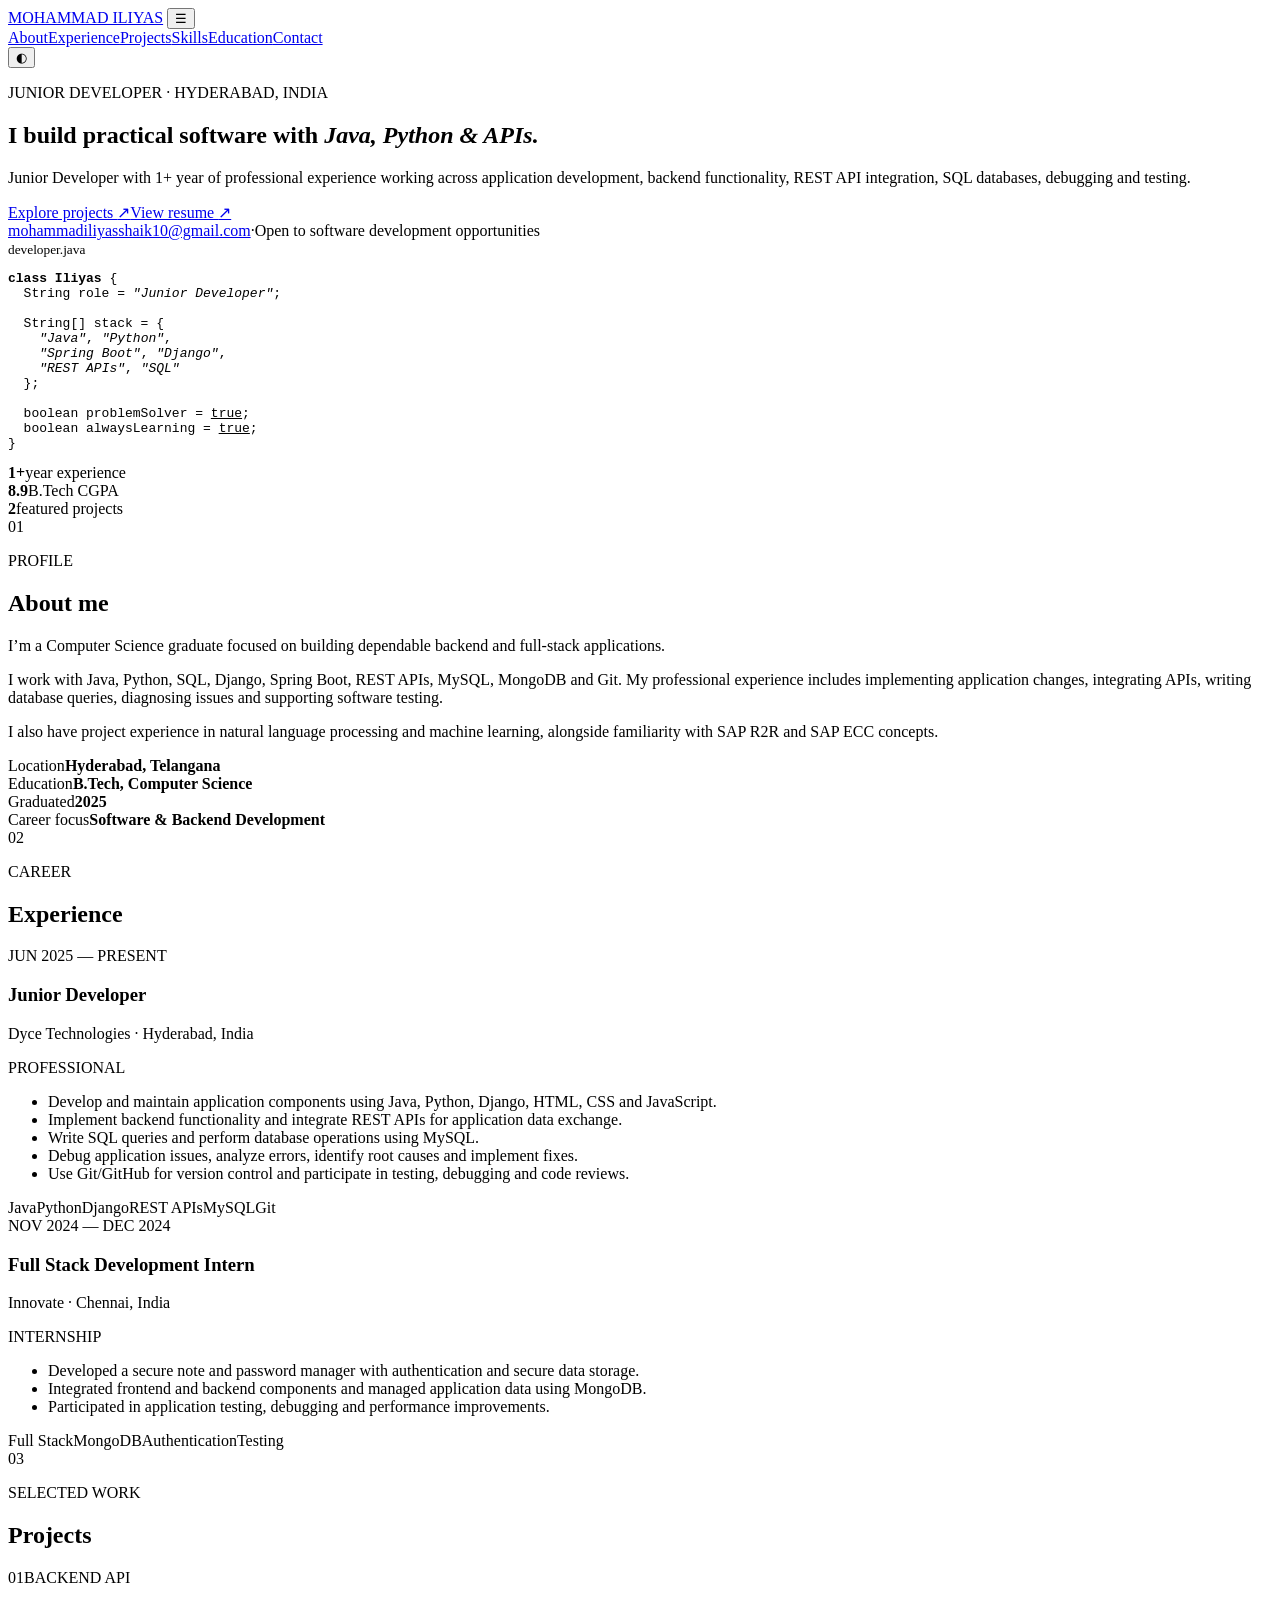
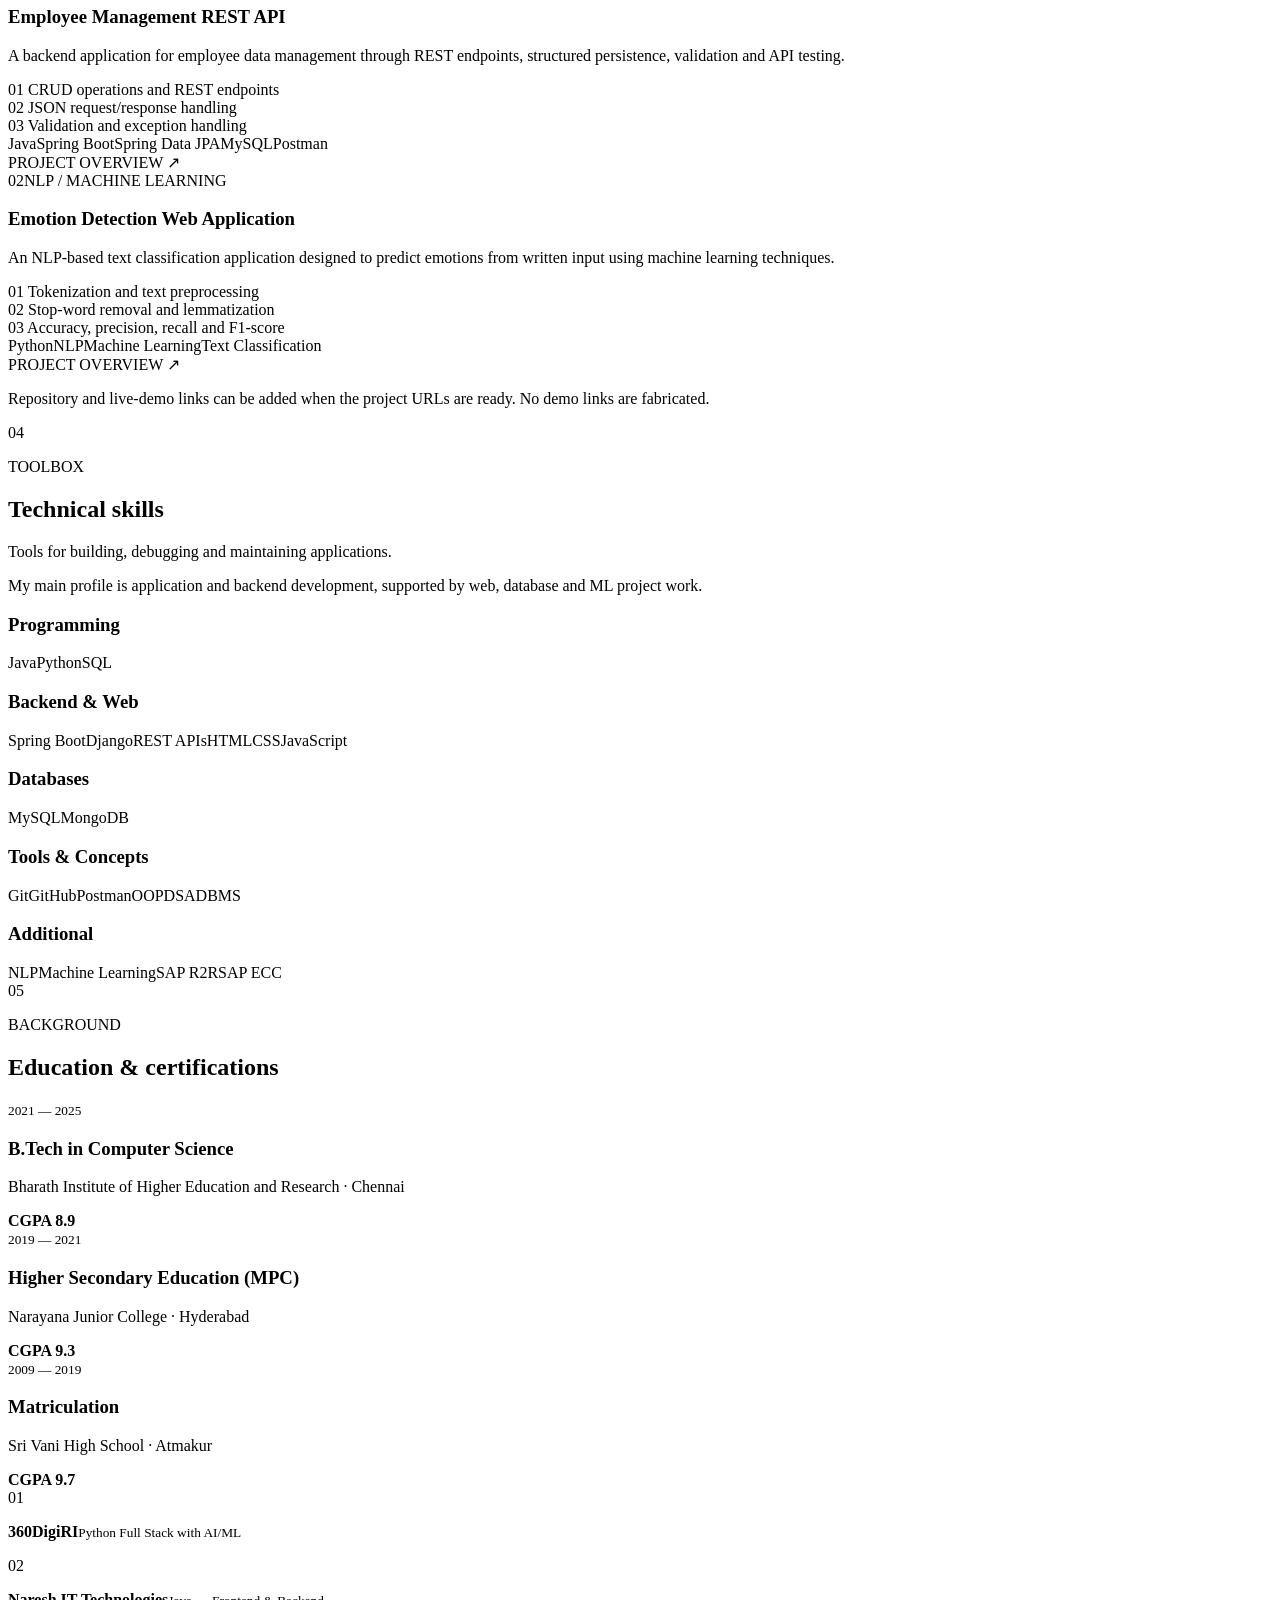
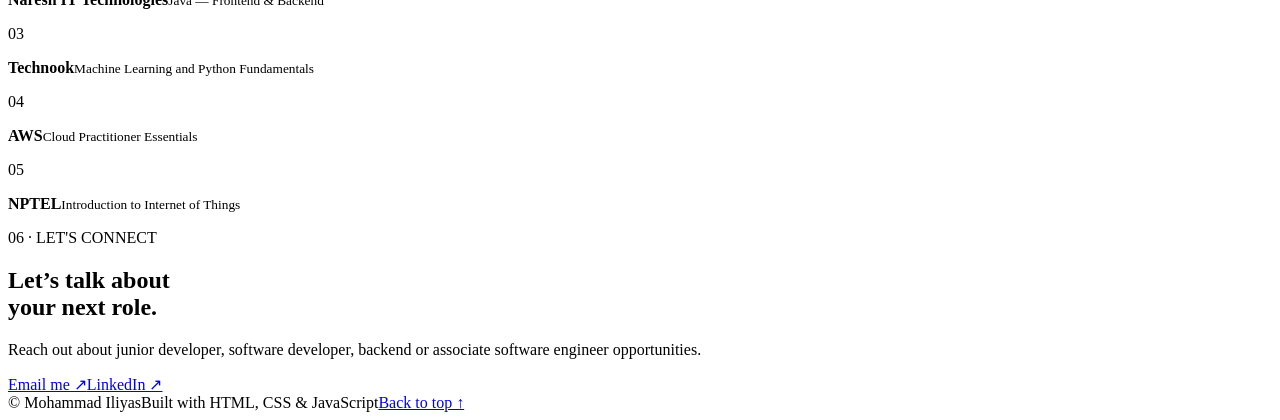
==== index.html @ 1a793aec "Add portfolio homepage" ====
<!doctype html>
<html lang="en">
<head>
  <meta charset="utf-8">
  <meta name="viewport" content="width=device-width,initial-scale=1">
  <meta name="description" content="Mohammad Iliyas — Junior Developer building practical software with Java, Python, REST APIs and SQL.">
  <meta name="theme-color" content="#f5f5f0">
  <title>Mohammad Iliyas | Junior Developer</title>
  <link rel="stylesheet" href="style.css">
  <script>document.documentElement.dataset.theme=localStorage.getItem('theme')||'light'</script>
</head>
<body>
  <div class="progress" id="progress"></div>
  <header class="site-header">
    <nav class="nav wrap">
      <a class="brand" href="#home"><i></i> MOHAMMAD ILIYAS</a>
      <button class="menu-toggle" id="menuToggle" aria-label="Toggle menu" aria-expanded="false">☰</button>
      <div class="nav-links" id="navLinks">
        <a href="#about">About</a><a href="#experience">Experience</a><a href="#projects">Projects</a><a href="#skills">Skills</a><a href="#education">Education</a><a href="#contact">Contact</a>
      </div>
      <button class="theme-toggle" id="themeToggle" aria-label="Toggle light or dark theme">◐</button>
    </nav>
  </header>

  <main>
    <section class="hero wrap" id="home">
      <div class="hero-copy reveal">
        <p class="eyebrow"><span class="pulse"></span> JUNIOR DEVELOPER · HYDERABAD, INDIA</p>
        <h1>I build practical software with <em>Java, Python &amp; APIs.</em></h1>
        <p class="lead">Junior Developer with 1+ year of professional experience working across application development, backend functionality, REST API integration, SQL databases, debugging and testing.</p>
        <div class="actions"><a class="button primary" href="#projects">Explore projects <span>↗</span></a><a class="button secondary" href="resume.pdf" target="_blank" rel="noopener">View resume <span>↗</span></a></div>
        <div class="contact-line"><a href="mailto:mohammadiliyasshaik10@gmail.com">mohammadiliyasshaik10@gmail.com</a><span>·</span><span>Open to software development opportunities</span></div>
      </div>
      <div class="hero-visual reveal">
        <div class="code-card">
          <div class="code-bar"><span></span><span></span><span></span><small>developer.java</small></div>
          <pre><code><b>class</b> <strong>Iliyas</strong> {
  String role = <i>"Junior Developer"</i>;

  String[] stack = {
    <i>"Java"</i>, <i>"Python"</i>,
    <i>"Spring Boot"</i>, <i>"Django"</i>,
    <i>"REST APIs"</i>, <i>"SQL"</i>
  };

  boolean problemSolver = <u>true</u>;
  boolean alwaysLearning = <u>true</u>;
}</code></pre>
        </div>
        <div class="metrics"><div><b>1+</b><span>year experience</span></div><div><b>8.9</b><span>B.Tech CGPA</span></div><div><b>2</b><span>featured projects</span></div></div>
      </div>
    </section>

    <section class="section wrap" id="about">
      <div class="heading reveal"><span>01</span><div><p class="kicker">PROFILE</p><h2>About me</h2></div></div>
      <div class="two-col">
        <div class="about-text reveal">
          <p class="big-copy">I’m a Computer Science graduate focused on building dependable backend and full-stack applications.</p>
          <p>I work with Java, Python, SQL, Django, Spring Boot, REST APIs, MySQL, MongoDB and Git. My professional experience includes implementing application changes, integrating APIs, writing database queries, diagnosing issues and supporting software testing.</p>
          <p>I also have project experience in natural language processing and machine learning, alongside familiarity with SAP R2R and SAP ECC concepts.</p>
        </div>
        <div class="facts reveal">
          <div><span>Location</span><b>Hyderabad, Telangana</b></div>
          <div><span>Education</span><b>B.Tech, Computer Science</b></div>
          <div><span>Graduated</span><b>2025</b></div>
          <div><span>Career focus</span><b>Software &amp; Backend Development</b></div>
        </div>
      </div>
    </section>

    <section class="section shaded" id="experience">
      <div class="wrap">
        <div class="heading reveal"><span>02</span><div><p class="kicker">CAREER</p><h2>Experience</h2></div></div>
        <div class="timeline">
          <article class="job reveal"><div class="job-date">JUN 2025 — PRESENT</div><div class="job-card">
            <div class="job-heading"><div><h3>Junior Developer</h3><p>Dyce Technologies <span>·</span> Hyderabad, India</p></div><label>PROFESSIONAL</label></div>
            <ul><li>Develop and maintain application components using Java, Python, Django, HTML, CSS and JavaScript.</li><li>Implement backend functionality and integrate REST APIs for application data exchange.</li><li>Write SQL queries and perform database operations using MySQL.</li><li>Debug application issues, analyze errors, identify root causes and implement fixes.</li><li>Use Git/GitHub for version control and participate in testing, debugging and code reviews.</li></ul>
            <div class="pills"><span>Java</span><span>Python</span><span>Django</span><span>REST APIs</span><span>MySQL</span><span>Git</span></div>
          </div></article>
          <article class="job reveal"><div class="job-date">NOV 2024 — DEC 2024</div><div class="job-card">
            <div class="job-heading"><div><h3>Full Stack Development Intern</h3><p>Innovate <span>·</span> Chennai, India</p></div><label>INTERNSHIP</label></div>
            <ul><li>Developed a secure note and password manager with authentication and secure data storage.</li><li>Integrated frontend and backend components and managed application data using MongoDB.</li><li>Participated in application testing, debugging and performance improvements.</li></ul>
            <div class="pills"><span>Full Stack</span><span>MongoDB</span><span>Authentication</span><span>Testing</span></div>
          </div></article>
        </div>
      </div>
    </section>

    <section class="section wrap" id="projects">
      <div class="heading reveal"><span>03</span><div><p class="kicker">SELECTED WORK</p><h2>Projects</h2></div></div>
      <div class="project-grid">
        <article class="project-card reveal"><div class="project-top"><span class="project-number">01</span><span class="kicker">BACKEND API</span></div><h3>Employee Management REST API</h3><p>A backend application for employee data management through REST endpoints, structured persistence, validation and API testing.</p><div class="feature-list"><div><span>01</span> CRUD operations and REST endpoints</div><div><span>02</span> JSON request/response handling</div><div><span>03</span> Validation and exception handling</div></div><div class="pills"><span>Java</span><span>Spring Boot</span><span>Spring Data JPA</span><span>MySQL</span><span>Postman</span></div><div class="project-foot">PROJECT OVERVIEW <span>↗</span></div></article>
        <article class="project-card reveal"><div class="project-top"><span class="project-number">02</span><span class="kicker">NLP / MACHINE LEARNING</span></div><h3>Emotion Detection Web Application</h3><p>An NLP-based text classification application designed to predict emotions from written input using machine learning techniques.</p><div class="feature-list"><div><span>01</span> Tokenization and text preprocessing</div><div><span>02</span> Stop-word removal and lemmatization</div><div><span>03</span> Accuracy, precision, recall and F1-score</div></div><div class="pills"><span>Python</span><span>NLP</span><span>Machine Learning</span><span>Text Classification</span></div><div class="project-foot">PROJECT OVERVIEW <span>↗</span></div></article>
      </div>
      <p class="section-note reveal">Repository and live-demo links can be added when the project URLs are ready. No demo links are fabricated.</p>
    </section>

    <section class="section shaded" id="skills">
      <div class="wrap">
        <div class="heading reveal"><span>04</span><div><p class="kicker">TOOLBOX</p><h2>Technical skills</h2></div></div>
        <div class="skills-layout"><div class="skill-intro reveal"><p class="big-copy">Tools for building, debugging and maintaining applications.</p><p>My main profile is application and backend development, supported by web, database and ML project work.</p></div>
          <div class="skill-groups reveal">
            <div class="skill"><h3>Programming</h3><div class="pills"><span>Java</span><span>Python</span><span>SQL</span></div></div>
            <div class="skill"><h3>Backend &amp; Web</h3><div class="pills"><span>Spring Boot</span><span>Django</span><span>REST APIs</span><span>HTML</span><span>CSS</span><span>JavaScript</span></div></div>
            <div class="skill"><h3>Databases</h3><div class="pills"><span>MySQL</span><span>MongoDB</span></div></div>
            <div class="skill"><h3>Tools &amp; Concepts</h3><div class="pills"><span>Git</span><span>GitHub</span><span>Postman</span><span>OOP</span><span>DSA</span><span>DBMS</span></div></div>
            <div class="skill"><h3>Additional</h3><div class="pills"><span>NLP</span><span>Machine Learning</span><span>SAP R2R</span><span>SAP ECC</span></div></div>
          </div>
        </div>
      </div>
    </section>

    <section class="section wrap" id="education">
      <div class="heading reveal"><span>05</span><div><p class="kicker">BACKGROUND</p><h2>Education &amp; certifications</h2></div></div>
      <div class="education-grid"><div class="education-list reveal">
        <article class="edu"><small>2021 — 2025</small><h3>B.Tech in Computer Science</h3><p>Bharath Institute of Higher Education and Research · Chennai</p><b>CGPA 8.9</b></article>
        <article class="edu"><small>2019 — 2021</small><h3>Higher Secondary Education (MPC)</h3><p>Narayana Junior College · Hyderabad</p><b>CGPA 9.3</b></article>
        <article class="edu"><small>2009 — 2019</small><h3>Matriculation</h3><p>Sri Vani High School · Atmakur</p><b>CGPA 9.7</b></article>
      </div><div class="certs reveal">
        <div><span>01</span><p><b>360DigiRI</b><small>Python Full Stack with AI/ML</small></p></div>
        <div><span>02</span><p><b>Naresh IT Technologies</b><small>Java — Frontend &amp; Backend</small></p></div>
        <div><span>03</span><p><b>Technook</b><small>Machine Learning and Python Fundamentals</small></p></div>
        <div><span>04</span><p><b>AWS</b><small>Cloud Practitioner Essentials</small></p></div>
        <div><span>05</span><p><b>NPTEL</b><small>Introduction to Internet of Things</small></p></div>
      </div></div>
    </section>

    <section class="contact-section" id="contact"><div class="wrap contact-inner reveal"><div><p class="kicker">06 · LET'S CONNECT</p><h2>Let’s talk about<br>your next role.</h2><p>Reach out about junior developer, software developer, backend or associate software engineer opportunities.</p></div><div class="actions"><a class="button primary" href="mailto:mohammadiliyasshaik10@gmail.com">Email me ↗</a><a class="button light-outline" href="https://www.linkedin.com/in/mohammad-iliyas-034110235" target="_blank" rel="noopener">LinkedIn ↗</a></div></div></section>
  </main>
  <footer class="footer wrap"><span>© <span id="year"></span> Mohammad Iliyas</span><span>Built with HTML, CSS &amp; JavaScript</span><a href="#home">Back to top ↑</a></footer>
  <script src="script.js"></script>
</body>
</html>
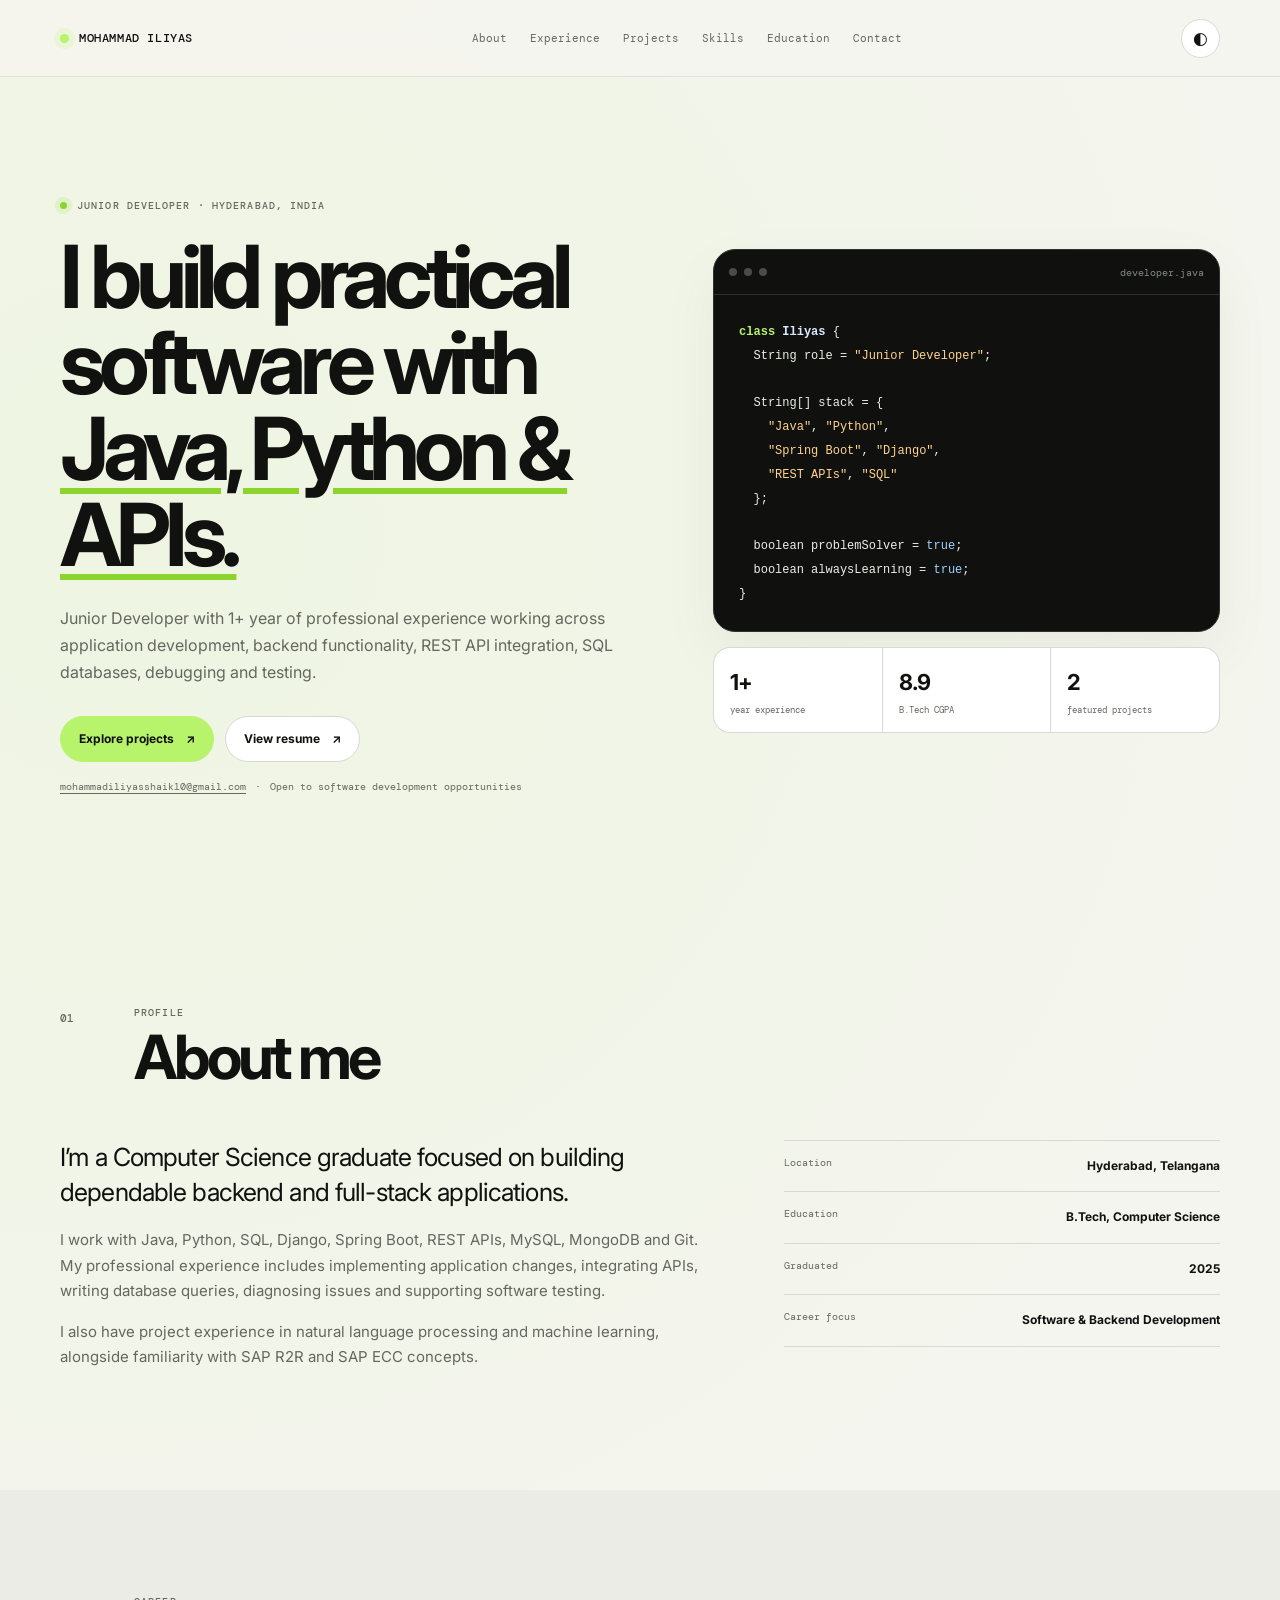
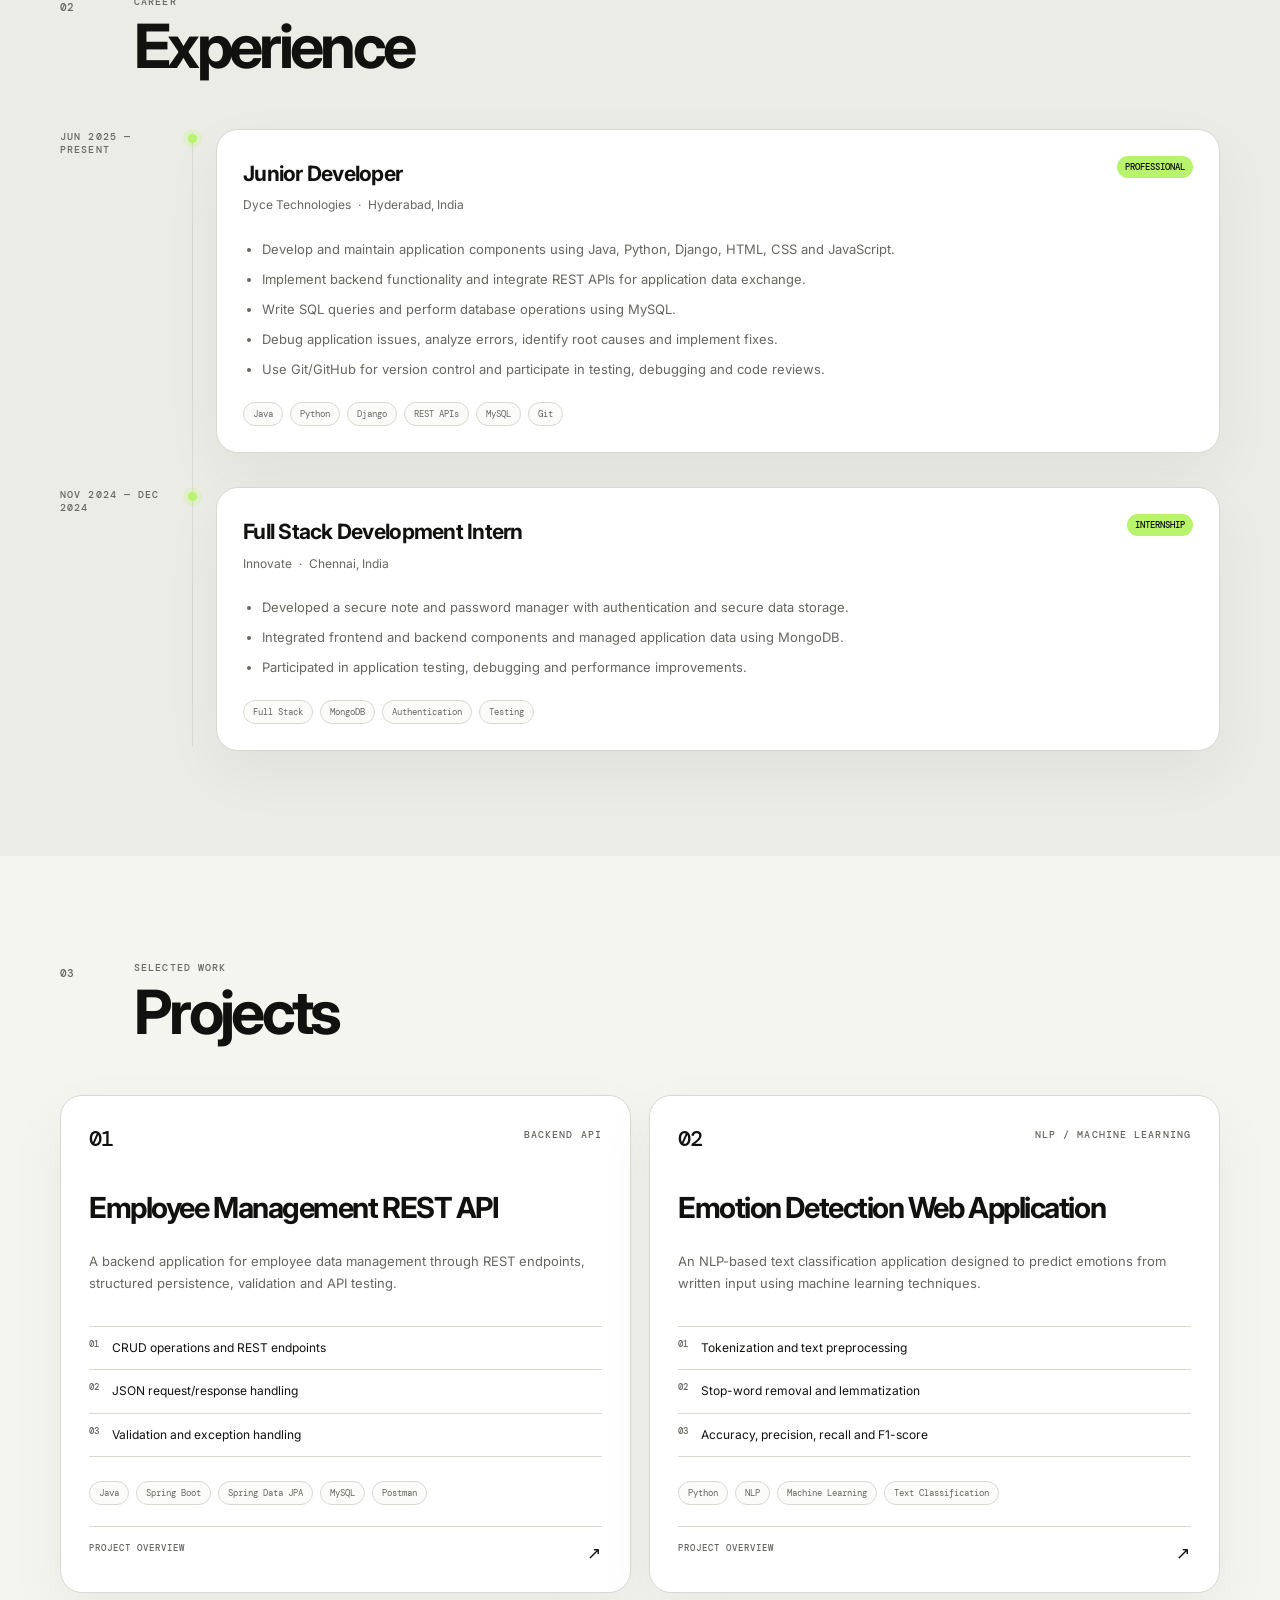
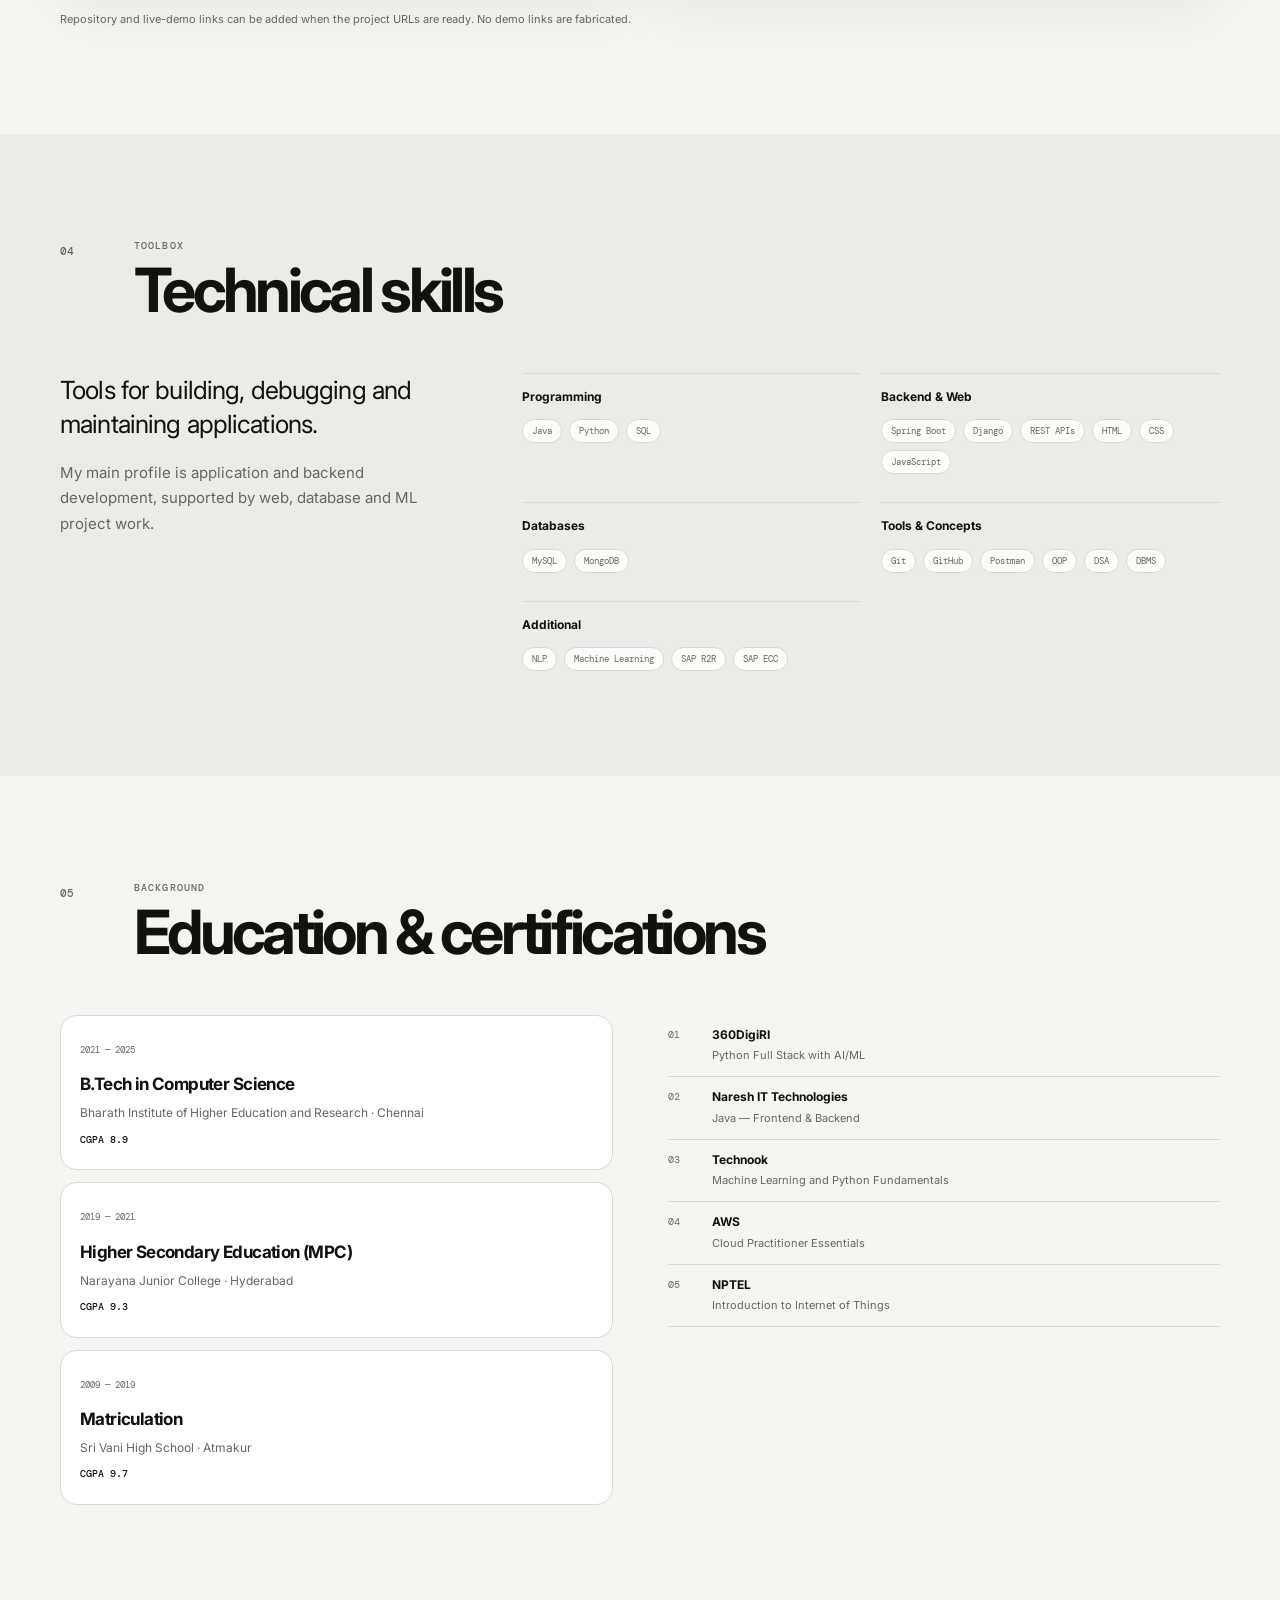
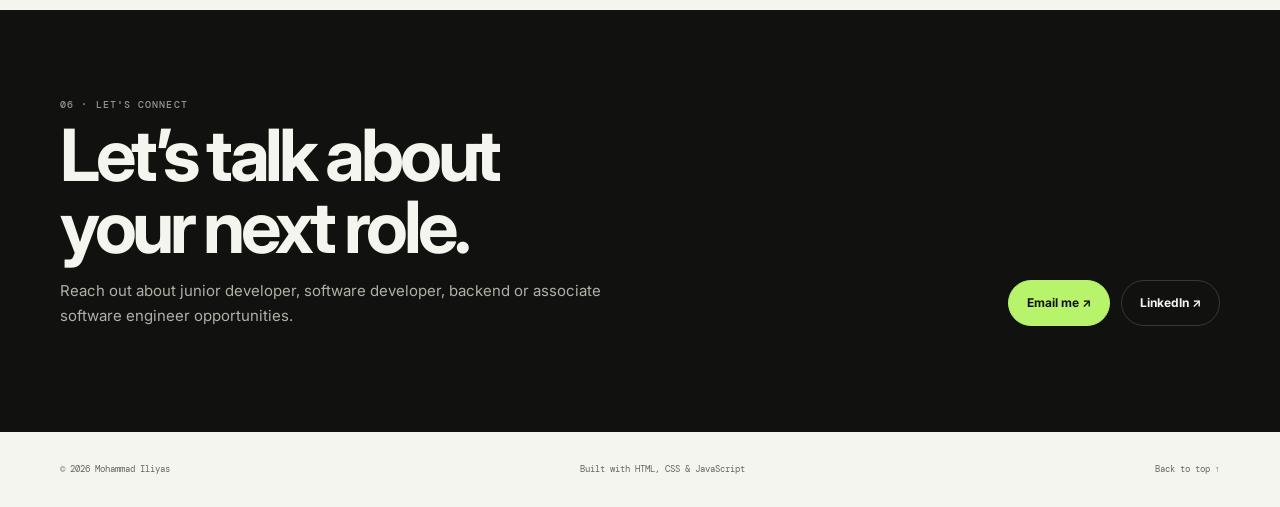
==== commit 49f604ab: "Link resume button to printable resume" ====
--- a/index.html
+++ b/index.html
@@ -28,7 +28,7 @@
         <p class="eyebrow"><span class="pulse"></span> JUNIOR DEVELOPER · HYDERABAD, INDIA</p>
         <h1>I build practical software with <em>Java, Python &amp; APIs.</em></h1>
         <p class="lead">Junior Developer with 1+ year of professional experience working across application development, backend functionality, REST API integration, SQL databases, debugging and testing.</p>
-        <div class="actions"><a class="button primary" href="#projects">Explore projects <span>↗</span></a><a class="button secondary" href="resume.pdf" target="_blank" rel="noopener">View resume <span>↗</span></a></div>
+        <div class="actions"><a class="button primary" href="#projects">Explore projects <span>↗</span></a><a class="button secondary" href="resume.html" target="_blank" rel="noopener">View resume <span>↗</span></a></div>
         <div class="contact-line"><a href="mailto:mohammadiliyasshaik10@gmail.com">mohammadiliyasshaik10@gmail.com</a><span>·</span><span>Open to software development opportunities</span></div>
       </div>
       <div class="hero-visual reveal">
--- a/style.css
+++ b/style.css
@@ -0,0 +1,7 @@
+@import url('https://fonts.googleapis.com/css2?family=DM+Mono:wght@400;500&family=Inter:wght@400;500;600;700;800&display=swap');
+:root{--bg:#f5f5f0;--surface:#fff;--surface2:#ecece6;--text:#11120f;--muted:#656760;--line:#d8d9d1;--accent:#b7f36b;--accent2:#8ad42d;--shadow:0 22px 60px #11120f0d;--radius:22px}
+html[data-theme=dark]{--bg:#0f100e;--surface:#171914;--surface2:#20221c;--text:#f2f3ed;--muted:#a5a79e;--line:#32352d;--shadow:0 22px 60px #0005}
+*{box-sizing:border-box}html{scroll-behavior:smooth;scroll-padding-top:90px}body{margin:0;background:radial-gradient(circle at 10% 10%,#b7f36b1c,transparent 28%),var(--bg);color:var(--text);font:400 15px/1.7 Inter,system-ui,sans-serif}a{color:inherit;text-decoration:none}.wrap{width:min(1160px,calc(100% - 40px));margin:auto}.progress{position:fixed;z-index:1000;left:0;top:0;width:0;height:3px;background:var(--accent)}.site-header{position:sticky;top:0;z-index:99;background:color-mix(in srgb,var(--bg) 88%,transparent);backdrop-filter:blur(18px);border-bottom:1px solid color-mix(in srgb,var(--line) 75%,transparent)}.nav{height:76px;display:flex;align-items:center;justify-content:space-between;gap:22px}.brand{display:flex;align-items:center;gap:10px;font:500 12px 'DM Mono',monospace;letter-spacing:.05em;white-space:nowrap}.brand i{width:9px;height:9px;border-radius:50%;background:var(--accent);box-shadow:0 0 0 6px #b7f36b30}.nav-links{display:flex;gap:23px;color:var(--muted);font:400 11px 'DM Mono',monospace}.nav-links a:hover{color:var(--text)}.theme-toggle,.menu-toggle{height:39px;min-width:39px;border:1px solid var(--line);border-radius:50%;background:var(--surface);color:var(--text);cursor:pointer;font-size:17px}.menu-toggle{display:none;border-radius:10px}.hero{min-height:calc(100vh - 76px);display:grid;grid-template-columns:1.08fr .92fr;align-items:center;gap:58px;padding:82px 0 78px}.eyebrow,.kicker,.job-date,.project-top,.project-foot{font:500 10px 'DM Mono',monospace;letter-spacing:.11em;text-transform:uppercase}.eyebrow{color:var(--muted);display:flex;align-items:center;gap:10px}.pulse{width:7px;height:7px;border-radius:50%;background:var(--accent2);box-shadow:0 0 0 5px #8ad42d26}.hero h1{font-size:clamp(50px,6.8vw,88px);line-height:.99;letter-spacing:-.068em;margin:22px 0 26px;max-width:760px}.hero h1 em{font-style:normal;text-decoration:underline;text-decoration-thickness:.065em;text-underline-offset:.09em;text-decoration-color:var(--accent2)}.lead{font-size:16px;color:var(--muted);max-width:620px}.actions{display:flex;gap:11px;flex-wrap:wrap;margin:30px 0 18px}.button{display:inline-flex;align-items:center;gap:12px;min-height:46px;padding:0 18px;border:1px solid var(--line);border-radius:999px;font-size:12px;font-weight:700;transition:transform .2s,background .2s}.button:hover{transform:translateY(-2px)}.primary{background:var(--accent);color:#11120f;border-color:var(--accent)}.secondary{background:var(--surface)}.contact-line{display:flex;flex-wrap:wrap;gap:9px;color:var(--muted);font:400 10px 'DM Mono',monospace}.contact-line a{text-decoration:underline;text-underline-offset:3px}.code-card{background:#10110f;color:#ecefe7;border:1px solid #2f322b;border-radius:var(--radius);overflow:hidden;box-shadow:var(--shadow)}.code-bar{height:45px;display:flex;align-items:center;gap:7px;padding:0 15px;border-bottom:1px solid #2f322b}.code-bar>span{width:8px;height:8px;border-radius:50%;background:#4a4d45}.code-bar small{margin-left:auto;color:#858980;font:400 10px 'DM Mono',monospace}.code-card pre{overflow:auto;margin:0;padding:25px;font:500 12px/1.9 'DM Mono',monospace}.code-card code b{color:#b7f36b}.code-card code strong{color:#dce8ff}.code-card code i{font-style:normal;color:#ffd38a}.code-card code u{color:#9ed1ff;text-decoration:none}.metrics{display:grid;grid-template-columns:repeat(3,1fr);gap:1px;background:var(--line);border:1px solid var(--line);border-radius:17px;overflow:hidden;margin-top:15px}.metrics div{display:grid;gap:3px;background:var(--surface);padding:16px}.metrics b{font-size:22px;letter-spacing:-.04em}.metrics span{font:400 9px 'DM Mono',monospace;color:var(--muted)}.section{padding:105px 0}.shaded{background:var(--surface2)}.heading{display:grid;grid-template-columns:56px 1fr;gap:18px;margin-bottom:52px}.heading>span{font:500 11px 'DM Mono',monospace;color:var(--muted);padding-top:5px}.kicker{color:var(--muted);margin:0 0 8px}.heading h2{font-size:clamp(38px,5vw,61px);line-height:1;letter-spacing:-.06em;margin:0}.two-col{display:grid;grid-template-columns:1.2fr .8fr;gap:70px}.big-copy{font-size:25px;line-height:1.38;letter-spacing:-.035em;margin:0 0 18px}.about-text p:not(.big-copy){color:var(--muted);max-width:710px}.facts{border-top:1px solid var(--line)}.facts div{display:flex;justify-content:space-between;gap:18px;padding:15px 0;border-bottom:1px solid var(--line)}.facts span{color:var(--muted);font:400 10px 'DM Mono',monospace}.facts b{text-align:right;font-size:12px}.timeline{position:relative}.timeline:before{content:'';position:absolute;left:132px;top:4px;bottom:5px;width:1px;background:var(--line)}.job{display:grid;grid-template-columns:108px 1fr;gap:48px;position:relative;padding-bottom:34px}.job:last-child{padding-bottom:0}.job:after{content:'';position:absolute;left:128px;top:5px;width:9px;height:9px;border-radius:50%;background:var(--accent);box-shadow:0 0 0 5px #b7f36b35}.job-date{color:var(--muted);padding-top:1px}.job-card{background:var(--surface);border:1px solid var(--line);border-radius:var(--radius);padding:26px;box-shadow:var(--shadow)}.job-heading{display:flex;justify-content:space-between;gap:18px}.job-heading h3,.edu h3{margin:0 0 4px;font-size:21px;letter-spacing:-.035em}.job-heading p,.edu p{color:var(--muted);margin:0;font-size:12px}.job-heading p span{padding:0 4px}.job-heading label{align-self:flex-start;white-space:nowrap;background:var(--accent);color:#11120f;padding:5px 8px;border-radius:999px;font:500 9px 'DM Mono',monospace}.job-card ul{padding-left:19px;margin:22px 0;color:var(--muted);font-size:13px}.job-card li+li{margin-top:8px}.pills{display:flex;flex-wrap:wrap;gap:7px}.pills span{padding:5px 9px;border:1px solid var(--line);border-radius:999px;background:color-mix(in srgb,var(--surface) 78%,var(--surface2));color:var(--muted);font:400 9px 'DM Mono',monospace}.project-grid{display:grid;grid-template-columns:repeat(2,1fr);gap:18px}.project-card{display:flex;flex-direction:column;min-height:485px;padding:28px;background:var(--surface);border:1px solid var(--line);border-radius:var(--radius);box-shadow:var(--shadow);transition:transform .25s}.project-card:hover{transform:translateY(-5px)}.project-top{display:flex;justify-content:space-between;align-items:center;color:var(--muted)}.project-number{font-size:22px;color:var(--text);letter-spacing:-.04em}.project-card h3{font-size:29px;line-height:1.15;letter-spacing:-.05em;margin:38px 0 12px}.project-card>p{color:var(--muted);font-size:13px}.feature-list{border-top:1px solid var(--line);margin:19px 0 24px}.feature-list div{display:flex;gap:13px;padding:11px 0;border-bottom:1px solid var(--line);font-size:12px}.feature-list span{font:500 9px 'DM Mono',monospace;color:var(--muted)}.project-foot{display:flex;justify-content:space-between;border-top:1px solid var(--line);padding-top:15px;margin-top:21px;color:var(--muted);font-size:9px}.project-foot span{color:var(--text);font-size:17px}.section-note{font-size:11px;color:var(--muted);margin:17px 0 0}.skills-layout{display:grid;grid-template-columns:.72fr 1.28fr;gap:70px}.skill-intro>p:last-child{color:var(--muted);max-width:420px}.skill-groups{display:grid;grid-template-columns:repeat(2,1fr);gap:28px 20px}.skill{border-top:1px solid var(--line);padding-top:13px}.skill h3{font-size:12px;margin:0 0 12px}.education-grid{display:grid;grid-template-columns:1fr 1fr;gap:55px}.education-list{display:grid;gap:12px}.edu{padding:19px;border:1px solid var(--line);background:var(--surface);border-radius:17px}.edu small,.certs small{color:var(--muted);font:400 9px 'DM Mono',monospace}.edu h3{font-size:17px;margin-top:10px}.edu b{display:inline-block;margin-top:9px;font:500 10px 'DM Mono',monospace}.certs{display:grid;align-content:start}.certs>div{display:grid;grid-template-columns:32px 1fr;gap:12px;border-bottom:1px solid var(--line);padding:10px 0 14px}.certs>div>span{font:400 10px 'DM Mono',monospace;color:var(--muted);padding-top:3px}.certs p{margin:0}.certs b{display:block;font-size:12px}.certs small{display:block;margin-top:3px;font-family:Inter,sans-serif;font-size:11px}.contact-section{background:#11120f;color:#f4f5ef;padding:88px 0}.contact-inner{display:flex;justify-content:space-between;align-items:end;gap:35px}.contact-section .kicker{color:#92968b}.contact-section h2{font-size:clamp(42px,6vw,72px);line-height:1;letter-spacing:-.06em;margin:0 0 15px}.contact-section p:not(.kicker){color:#aeb1a7;max-width:570px}.light-outline{color:#f4f5ef;border-color:#373a33;background:transparent}.footer{display:flex;justify-content:space-between;align-items:center;gap:15px;min-height:75px;color:var(--muted);font:400 9px 'DM Mono',monospace}.reveal{opacity:0;transform:translateY(16px);transition:opacity .6s ease,transform .6s ease}.reveal.visible{opacity:1;transform:none}
+@media(max-width:900px){.nav-links{display:none;position:absolute;top:76px;left:20px;right:20px;background:var(--surface);border:1px solid var(--line);border-radius:14px;padding:17px;box-shadow:var(--shadow);flex-direction:column;gap:14px}.nav-links.open{display:flex}.menu-toggle{display:block;margin-left:auto}.hero{grid-template-columns:1fr;padding-top:60px}.hero-visual{max-width:720px}.two-col,.skills-layout,.education-grid{grid-template-columns:1fr;gap:38px}.timeline:before{left:4px}.job{grid-template-columns:1fr;gap:10px;padding-left:25px}.job:after{left:0}.project-grid{grid-template-columns:1fr}.project-card{min-height:auto}.contact-inner{align-items:start;flex-direction:column}.contact-inner .actions{margin-bottom:0}}
+@media(max-width:580px){.wrap{width:calc(100% - 28px)}.nav{height:68px}.nav-links{top:68px}.hero{min-height:auto;padding:56px 0}.hero h1{font-size:clamp(46px,13.4vw,66px)}.lead{font-size:14px}.contact-line{font-size:9px}.section{padding:72px 0}.heading{grid-template-columns:37px 1fr;gap:10px;margin-bottom:35px}.heading h2{font-size:42px}.big-copy{font-size:22px}.job-card{padding:19px}.job-heading{flex-direction:column}.job-heading label{align-self:flex-start}.project-card{padding:21px}.project-card h3{font-size:26px;margin-top:30px}.skill-groups{grid-template-columns:1fr}.metrics b{font-size:19px}.metrics div{padding:13px 10px}.metrics span{font-size:8px}.footer{flex-direction:column;justify-content:center;padding:22px 0;text-align:center}}
+@media(prefers-reduced-motion:reduce){html{scroll-behavior:auto}.reveal{transition:none}.button,.project-card{transition:none}}
